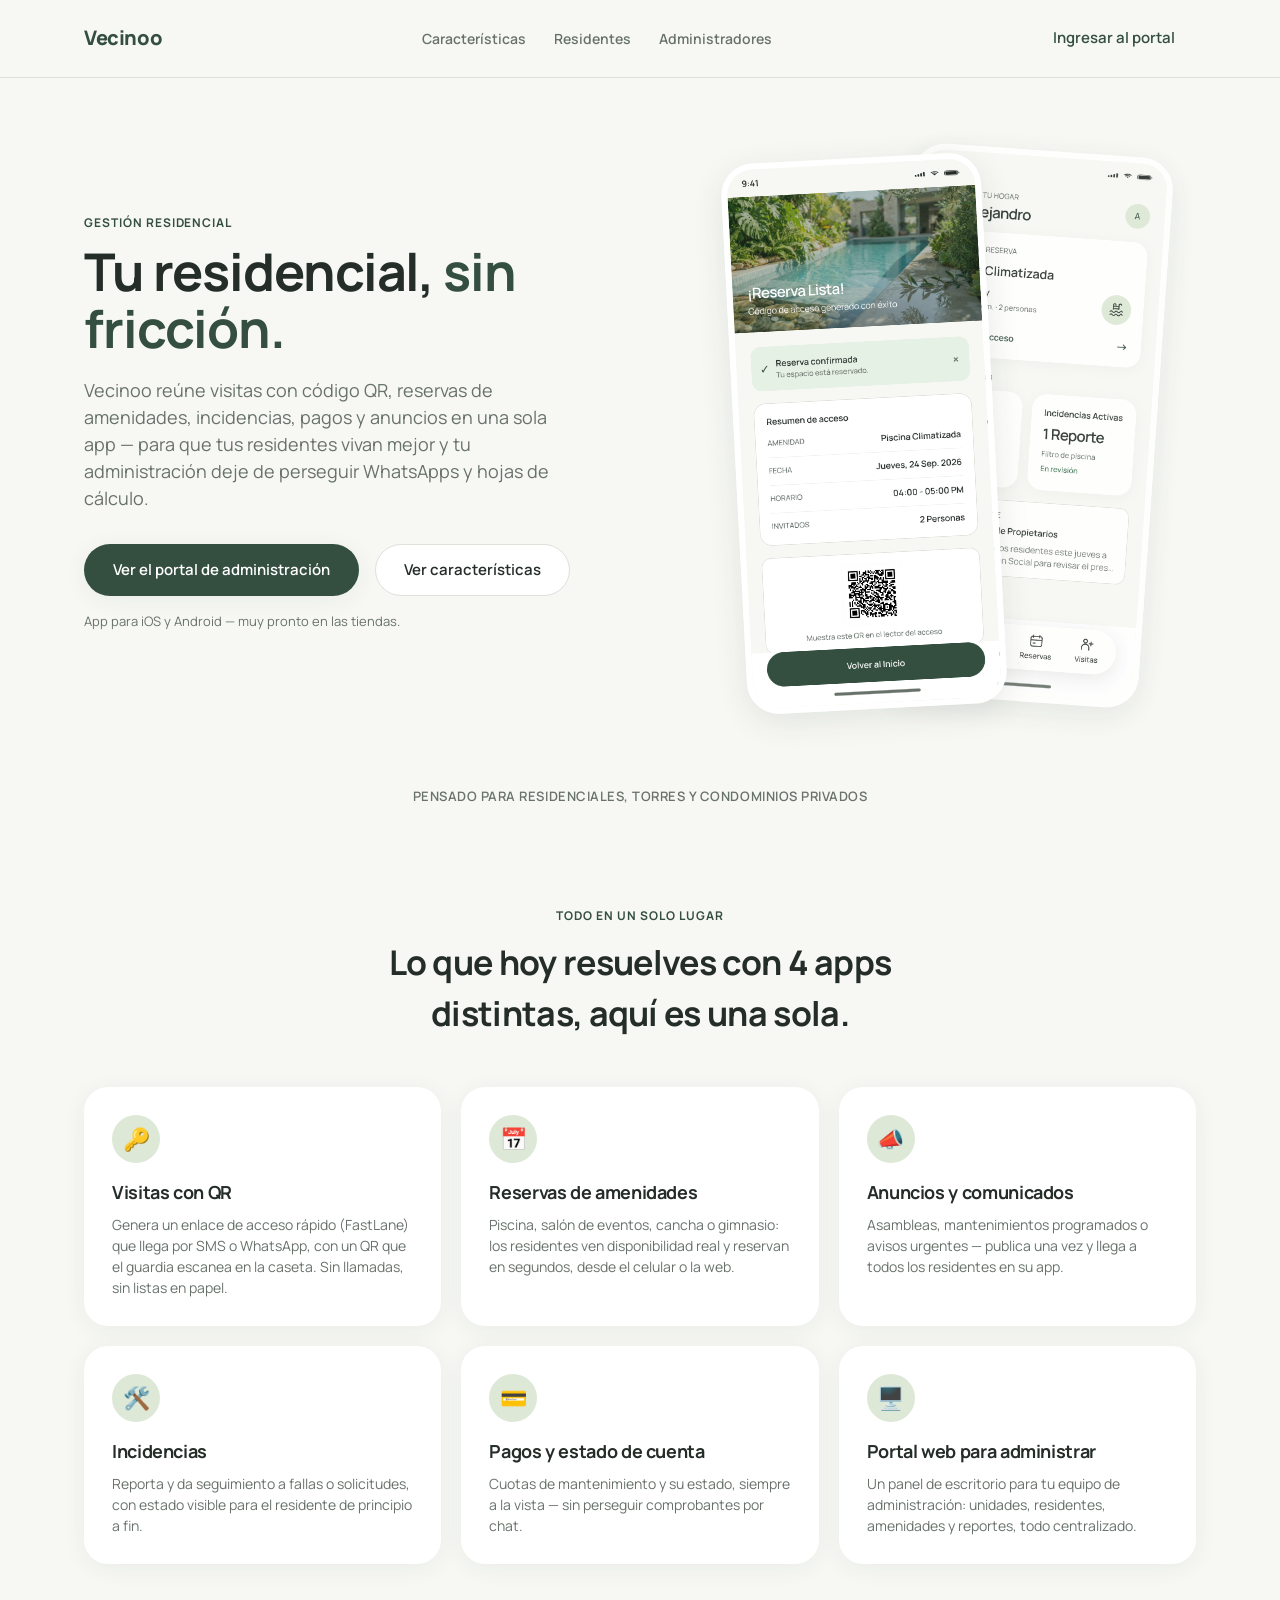
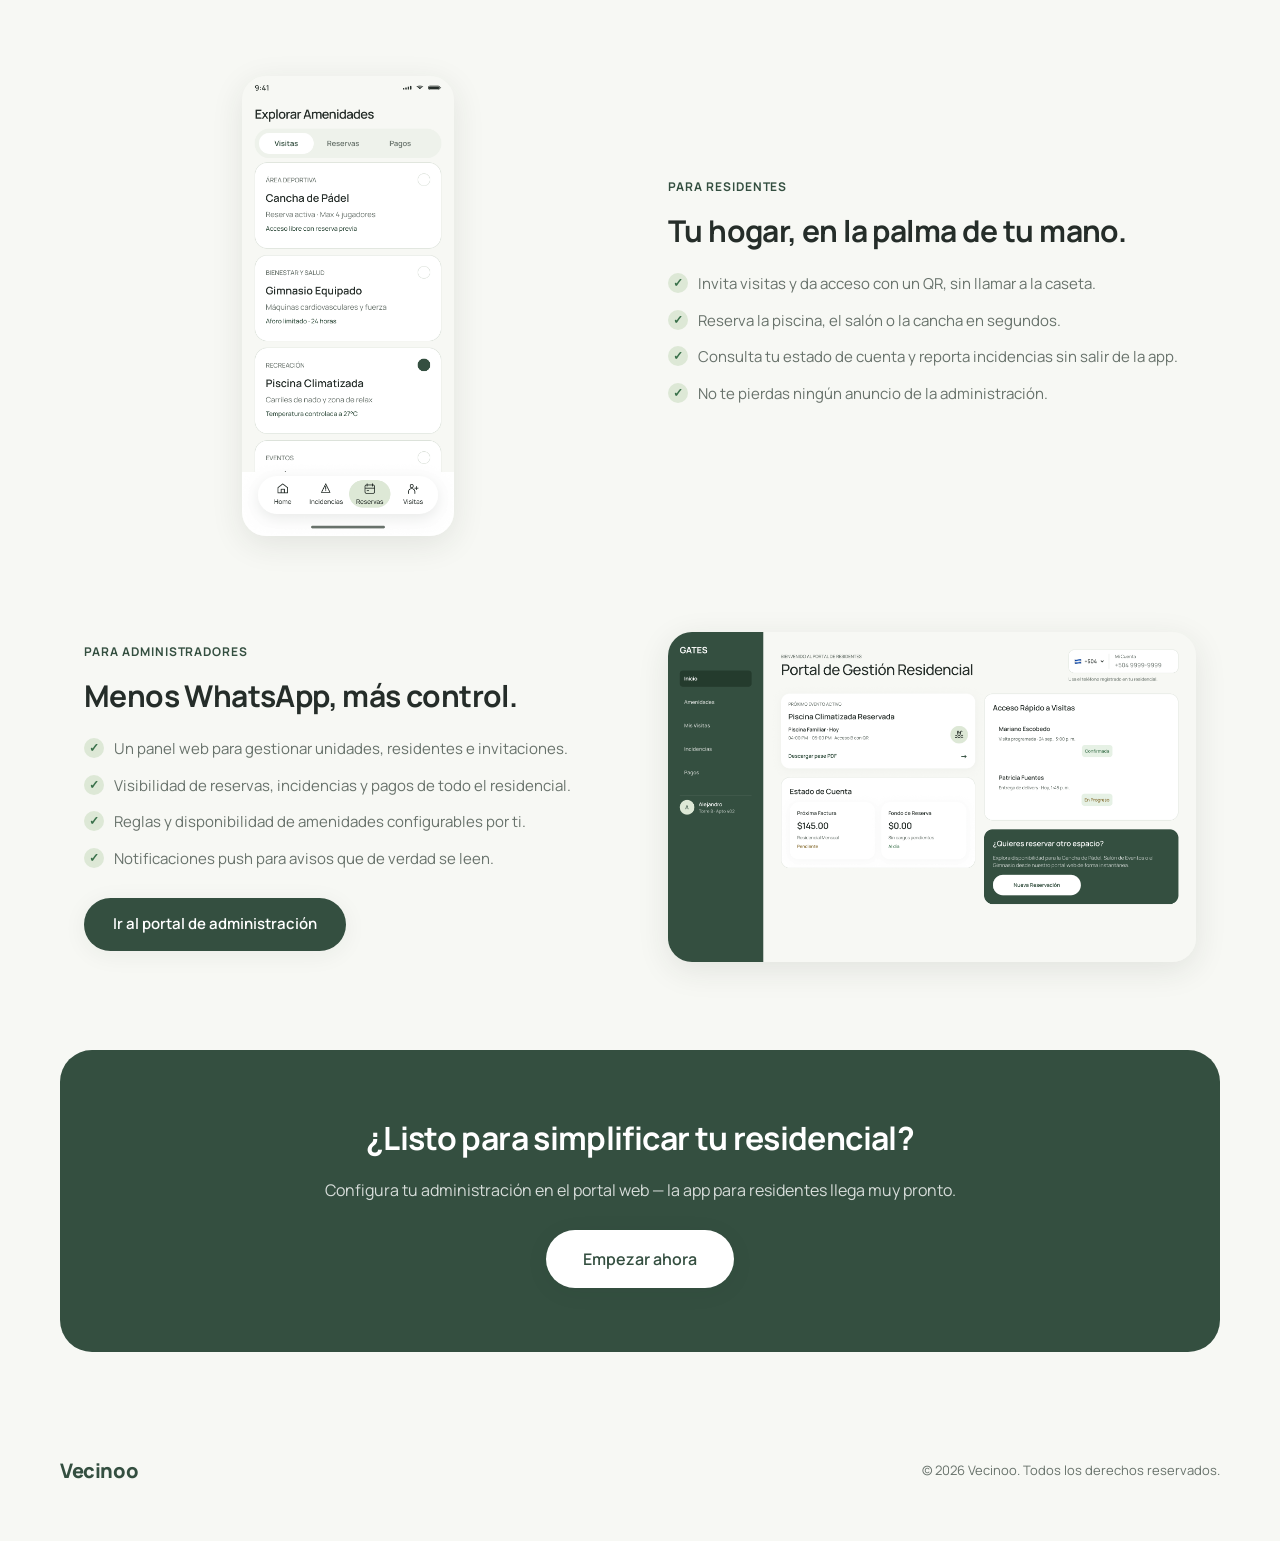
==== index.html @ 5a83e6c7 "Initial commit: Vecinoo marketing landing page Static site for vecinoo.app — hero, features, and scr" ====
<!doctype html>
<html lang="es">
<head>
<meta charset="UTF-8" />
<meta name="viewport" content="width=device-width, initial-scale=1.0" />
<title>Vecinoo — Gestión de residenciales, sin fricción</title>
<meta name="description" content="Vecinoo es la app y el portal web para administrar tu residencial: visitas con QR, reservas de amenidades, incidencias, pagos y anuncios, todo en un solo lugar." />
<meta property="og:title" content="Vecinoo — Gestión de residenciales, sin fricción" />
<meta property="og:description" content="Visitas con QR, amenidades, incidencias, pagos y anuncios — para residentes y administradores." />
<meta property="og:image" content="/images/web-dashboard.png" />
<meta property="og:type" content="website" />
<link rel="preconnect" href="https://fonts.googleapis.com">
<link rel="preconnect" href="https://fonts.gstatic.com" crossorigin>
<link href="https://fonts.googleapis.com/css2?family=Manrope:wght@400;500;600;700;800&display=swap" rel="stylesheet">
<link rel="stylesheet" href="/styles.css" />
</head>
<body>

<header class="nav">
  <div class="nav-inner">
    <a href="#" class="logo">Vecinoo</a>
    <nav class="nav-links">
      <a href="#caracteristicas">Características</a>
      <a href="#residentes">Residentes</a>
      <a href="#administradores">Administradores</a>
    </nav>
    <a href="https://admin.vecinoo.app" class="btn btn-ghost">Ingresar al portal</a>
  </div>
</header>

<main>

  <section class="hero">
    <div class="hero-copy">
      <p class="eyebrow">Gestión residencial</p>
      <h1>Tu residencial, <span>sin fricción.</span></h1>
      <p class="lede">
        Vecinoo reúne visitas con código QR, reservas de amenidades, incidencias,
        pagos y anuncios en una sola app — para que tus residentes vivan mejor
        y tu administración deje de perseguir WhatsApps y hojas de cálculo.
      </p>
      <div class="hero-actions">
        <a href="https://admin.vecinoo.app" class="btn btn-primary">Ver el portal de administración</a>
        <a href="#caracteristicas" class="btn btn-outline">Ver características</a>
      </div>
      <p class="hero-note">App para iOS y Android — muy pronto en las tiendas.</p>
    </div>
    <div class="hero-art">
      <img src="/images/mobile-home.png" alt="Pantalla de inicio de la app Vecinoo, mostrando la próxima reserva y el resumen del mes" class="phone phone-back" />
      <img src="/images/mobile-confirmation.png" alt="Confirmación de reserva con código QR para el acceso" class="phone phone-front" />
    </div>
  </section>

  <section class="logos-strip">
    <p>Pensado para residenciales, torres y condominios privados</p>
  </section>

  <section id="caracteristicas" class="features">
    <div class="section-head">
      <p class="eyebrow">Todo en un solo lugar</p>
      <h2>Lo que hoy resuelves con 4 apps distintas, aquí es una sola.</h2>
    </div>
    <div class="feature-grid">
      <article class="feature-card">
        <div class="feature-icon">🔑</div>
        <h3>Visitas con QR</h3>
        <p>Genera un enlace de acceso rápido (FastLane) que llega por SMS o WhatsApp, con un QR que el guardia escanea en la caseta. Sin llamadas, sin listas en papel.</p>
      </article>
      <article class="feature-card">
        <div class="feature-icon">📅</div>
        <h3>Reservas de amenidades</h3>
        <p>Piscina, salón de eventos, cancha o gimnasio: los residentes ven disponibilidad real y reservan en segundos, desde el celular o la web.</p>
      </article>
      <article class="feature-card">
        <div class="feature-icon">📣</div>
        <h3>Anuncios y comunicados</h3>
        <p>Asambleas, mantenimientos programados o avisos urgentes — publica una vez y llega a todos los residentes en su app.</p>
      </article>
      <article class="feature-card">
        <div class="feature-icon">🛠️</div>
        <h3>Incidencias</h3>
        <p>Reporta y da seguimiento a fallas o solicitudes, con estado visible para el residente de principio a fin.</p>
      </article>
      <article class="feature-card">
        <div class="feature-icon">💳</div>
        <h3>Pagos y estado de cuenta</h3>
        <p>Cuotas de mantenimiento y su estado, siempre a la vista — sin perseguir comprobantes por chat.</p>
      </article>
      <article class="feature-card">
        <div class="feature-icon">🖥️</div>
        <h3>Portal web para administrar</h3>
        <p>Un panel de escritorio para tu equipo de administración: unidades, residentes, amenidades y reportes, todo centralizado.</p>
      </article>
    </div>
  </section>

  <section id="residentes" class="split">
    <div class="split-art">
      <img src="/images/mobile-amenities.png" alt="Pantalla de exploración de amenidades en la app Vecinoo" />
    </div>
    <div class="split-copy">
      <p class="eyebrow">Para residentes</p>
      <h2>Tu hogar, en la palma de tu mano.</h2>
      <ul class="check-list">
        <li>Invita visitas y da acceso con un QR, sin llamar a la caseta.</li>
        <li>Reserva la piscina, el salón o la cancha en segundos.</li>
        <li>Consulta tu estado de cuenta y reporta incidencias sin salir de la app.</li>
        <li>No te pierdas ningún anuncio de la administración.</li>
      </ul>
    </div>
  </section>

  <section id="administradores" class="split split-reverse">
    <div class="split-art">
      <img src="/images/web-dashboard.png" alt="Portal web de administración de Vecinoo, mostrando el dashboard de un residente" />
    </div>
    <div class="split-copy">
      <p class="eyebrow">Para administradores</p>
      <h2>Menos WhatsApp, más control.</h2>
      <ul class="check-list">
        <li>Un panel web para gestionar unidades, residentes e invitaciones.</li>
        <li>Visibilidad de reservas, incidencias y pagos de todo el residencial.</li>
        <li>Reglas y disponibilidad de amenidades configurables por ti.</li>
        <li>Notificaciones push para avisos que de verdad se leen.</li>
      </ul>
      <a href="https://admin.vecinoo.app" class="btn btn-primary">Ir al portal de administración</a>
    </div>
  </section>

  <section class="cta">
    <h2>¿Listo para simplificar tu residencial?</h2>
    <p>Configura tu administración en el portal web — la app para residentes llega muy pronto.</p>
    <a href="https://admin.vecinoo.app" class="btn btn-primary btn-lg">Empezar ahora</a>
  </section>

</main>

<footer class="footer">
  <div class="footer-inner">
    <span class="logo">Vecinoo</span>
    <p>© <span id="year"></span> Vecinoo. Todos los derechos reservados.</p>
  </div>
</footer>

<script>
  document.getElementById('year').textContent = new Date().getFullYear();
</script>

</body>
</html>
---- styles.css ----
:root {
  --bg-canvas: #f7f8f4;
  --bg-surface: #ffffff;
  --bg-accent: #dde8d6;
  --text-primary: #252d29;
  --text-secondary: #68726b;
  --text-brand: #344f40;
  --border-default: #dce2da;
  --status-success: #39704a;
  --status-warning: #795b18;
  --radius-card: 24px;
  --radius-pill: 999px;
  --shadow-card: 0 4px 24px rgba(36, 48, 38, 0.06);
  --shadow-floating: 0 8px 32px rgba(36, 48, 38, 0.1);
  --max-width: 1160px;
}

* { box-sizing: border-box; }

html { scroll-behavior: smooth; }

body {
  margin: 0;
  background: var(--bg-canvas);
  color: var(--text-primary);
  font-family: 'Manrope', -apple-system, BlinkMacSystemFont, sans-serif;
  line-height: 1.5;
  -webkit-font-smoothing: antialiased;
}

img { max-width: 100%; display: block; }

.eyebrow {
  text-transform: uppercase;
  letter-spacing: 0.08em;
  font-size: 12px;
  font-weight: 700;
  color: var(--text-brand);
  margin: 0 0 12px;
}

h1, h2, h3 { font-weight: 700; letter-spacing: -0.02em; margin: 0; }

.btn {
  display: inline-flex;
  align-items: center;
  justify-content: center;
  padding: 14px 28px;
  border-radius: var(--radius-pill);
  font-weight: 600;
  font-size: 15px;
  text-decoration: none;
  transition: transform 0.15s ease, box-shadow 0.15s ease, background 0.15s ease;
  border: 1px solid transparent;
  cursor: pointer;
}
.btn:hover { transform: translateY(-1px); }
.btn-primary { background: var(--text-brand); color: white; box-shadow: var(--shadow-card); }
.btn-primary:hover { box-shadow: var(--shadow-floating); }
.btn-outline { border-color: var(--border-default); color: var(--text-primary); background: var(--bg-surface); }
.btn-ghost { color: var(--text-brand); padding: 10px 20px; }
.btn-lg { padding: 16px 36px; font-size: 16px; }

/* Nav */
.nav {
  position: sticky;
  top: 0;
  z-index: 20;
  background: rgba(247, 248, 244, 0.85);
  backdrop-filter: blur(8px);
  border-bottom: 1px solid var(--border-default);
}
.nav-inner {
  max-width: var(--max-width);
  margin: 0 auto;
  padding: 16px 24px;
  display: flex;
  align-items: center;
  justify-content: space-between;
  gap: 24px;
}
.logo { font-size: 20px; font-weight: 800; color: var(--text-brand); text-decoration: none; letter-spacing: -0.02em; }
.nav-links { display: flex; gap: 28px; }
.nav-links a { color: var(--text-secondary); text-decoration: none; font-weight: 600; font-size: 14px; }
.nav-links a:hover { color: var(--text-primary); }

/* Hero */
.hero {
  max-width: var(--max-width);
  margin: 0 auto;
  padding: 72px 24px 40px;
  display: grid;
  grid-template-columns: 1.1fr 0.9fr;
  gap: 40px;
  align-items: center;
}
.hero h1 { font-size: 52px; line-height: 1.08; margin-bottom: 20px; }
.hero h1 span { color: var(--text-brand); }
.hero .lede { font-size: 18px; color: var(--text-secondary); max-width: 480px; margin-bottom: 32px; }
.hero-actions { display: flex; gap: 16px; flex-wrap: wrap; margin-bottom: 16px; }
.hero-note { font-size: 13px; color: var(--text-secondary); }

.hero-art {
  position: relative;
  height: 560px;
  display: flex;
  align-items: center;
  justify-content: center;
}
.phone {
  position: absolute;
  width: 260px;
  border-radius: 32px;
  box-shadow: var(--shadow-floating);
  border: 6px solid var(--bg-surface);
}
.phone-back { top: 0; right: 40px; opacity: 0.9; transform: rotate(4deg); }
.phone-front { bottom: 0; left: 20px; transform: rotate(-3deg); }

.logos-strip {
  text-align: center;
  padding: 24px;
  color: var(--text-secondary);
  font-size: 13px;
  letter-spacing: 0.04em;
  text-transform: uppercase;
  font-weight: 600;
}

/* Features */
.features { max-width: var(--max-width); margin: 0 auto; padding: 64px 24px; }
.section-head { text-align: center; max-width: 640px; margin: 0 auto 48px; }
.section-head h2 { font-size: 34px; }
.feature-grid {
  display: grid;
  grid-template-columns: repeat(3, 1fr);
  gap: 20px;
}
.feature-card {
  background: var(--bg-surface);
  border-radius: var(--radius-card);
  padding: 28px;
  box-shadow: var(--shadow-card);
}
.feature-icon {
  width: 48px;
  height: 48px;
  border-radius: var(--radius-pill);
  background: var(--bg-accent);
  display: flex;
  align-items: center;
  justify-content: center;
  font-size: 22px;
  margin-bottom: 16px;
}
.feature-card h3 { font-size: 18px; margin-bottom: 8px; }
.feature-card p { color: var(--text-secondary); font-size: 14px; margin: 0; }

/* Split sections */
.split {
  max-width: var(--max-width);
  margin: 0 auto;
  padding: 48px 24px;
  display: grid;
  grid-template-columns: 1fr 1fr;
  gap: 56px;
  align-items: center;
}
.split-reverse { direction: rtl; }
.split-reverse > * { direction: ltr; }
.split-art { display: flex; justify-content: center; }
.split-art img {
  border-radius: var(--radius-card);
  box-shadow: var(--shadow-floating);
  max-height: 460px;
  object-fit: cover;
}
.split-copy h2 { font-size: 30px; margin-bottom: 20px; }
.check-list { list-style: none; padding: 0; margin: 0 0 28px; display: flex; flex-direction: column; gap: 14px; }
.check-list li {
  position: relative;
  padding-left: 30px;
  color: var(--text-secondary);
  font-size: 15px;
}
.check-list li::before {
  content: "✓";
  position: absolute;
  left: 0;
  top: 0;
  width: 20px;
  height: 20px;
  border-radius: 50%;
  background: var(--bg-accent);
  color: var(--status-success);
  font-size: 12px;
  font-weight: 700;
  display: flex;
  align-items: center;
  justify-content: center;
}

/* CTA */
.cta {
  max-width: var(--max-width);
  margin: 40px auto 0;
  padding: 64px 24px;
  text-align: center;
  background: var(--text-brand);
  color: white;
  border-radius: 32px;
}
.cta h2 { font-size: 32px; color: white; margin-bottom: 12px; }
.cta p { color: rgba(255,255,255,0.8); margin-bottom: 28px; font-size: 16px; }
.cta .btn-primary { background: white; color: var(--text-brand); }

/* Footer */
.footer { margin-top: 64px; padding: 32px 24px 48px; }
.footer-inner {
  max-width: var(--max-width);
  margin: 0 auto;
  display: flex;
  align-items: center;
  justify-content: space-between;
  color: var(--text-secondary);
  font-size: 13px;
}

@media (max-width: 860px) {
  .nav-links { display: none; }
  .hero { grid-template-columns: 1fr; padding-top: 40px; }
  .hero h1 { font-size: 38px; }
  .hero-art { height: 420px; margin-top: 24px; }
  .phone { width: 200px; }
  .feature-grid { grid-template-columns: 1fr; }
  .split, .split-reverse { grid-template-columns: 1fr; direction: ltr; }
  .split-art img { max-height: 340px; }
  .footer-inner { flex-direction: column; gap: 8px; text-align: center; }
}
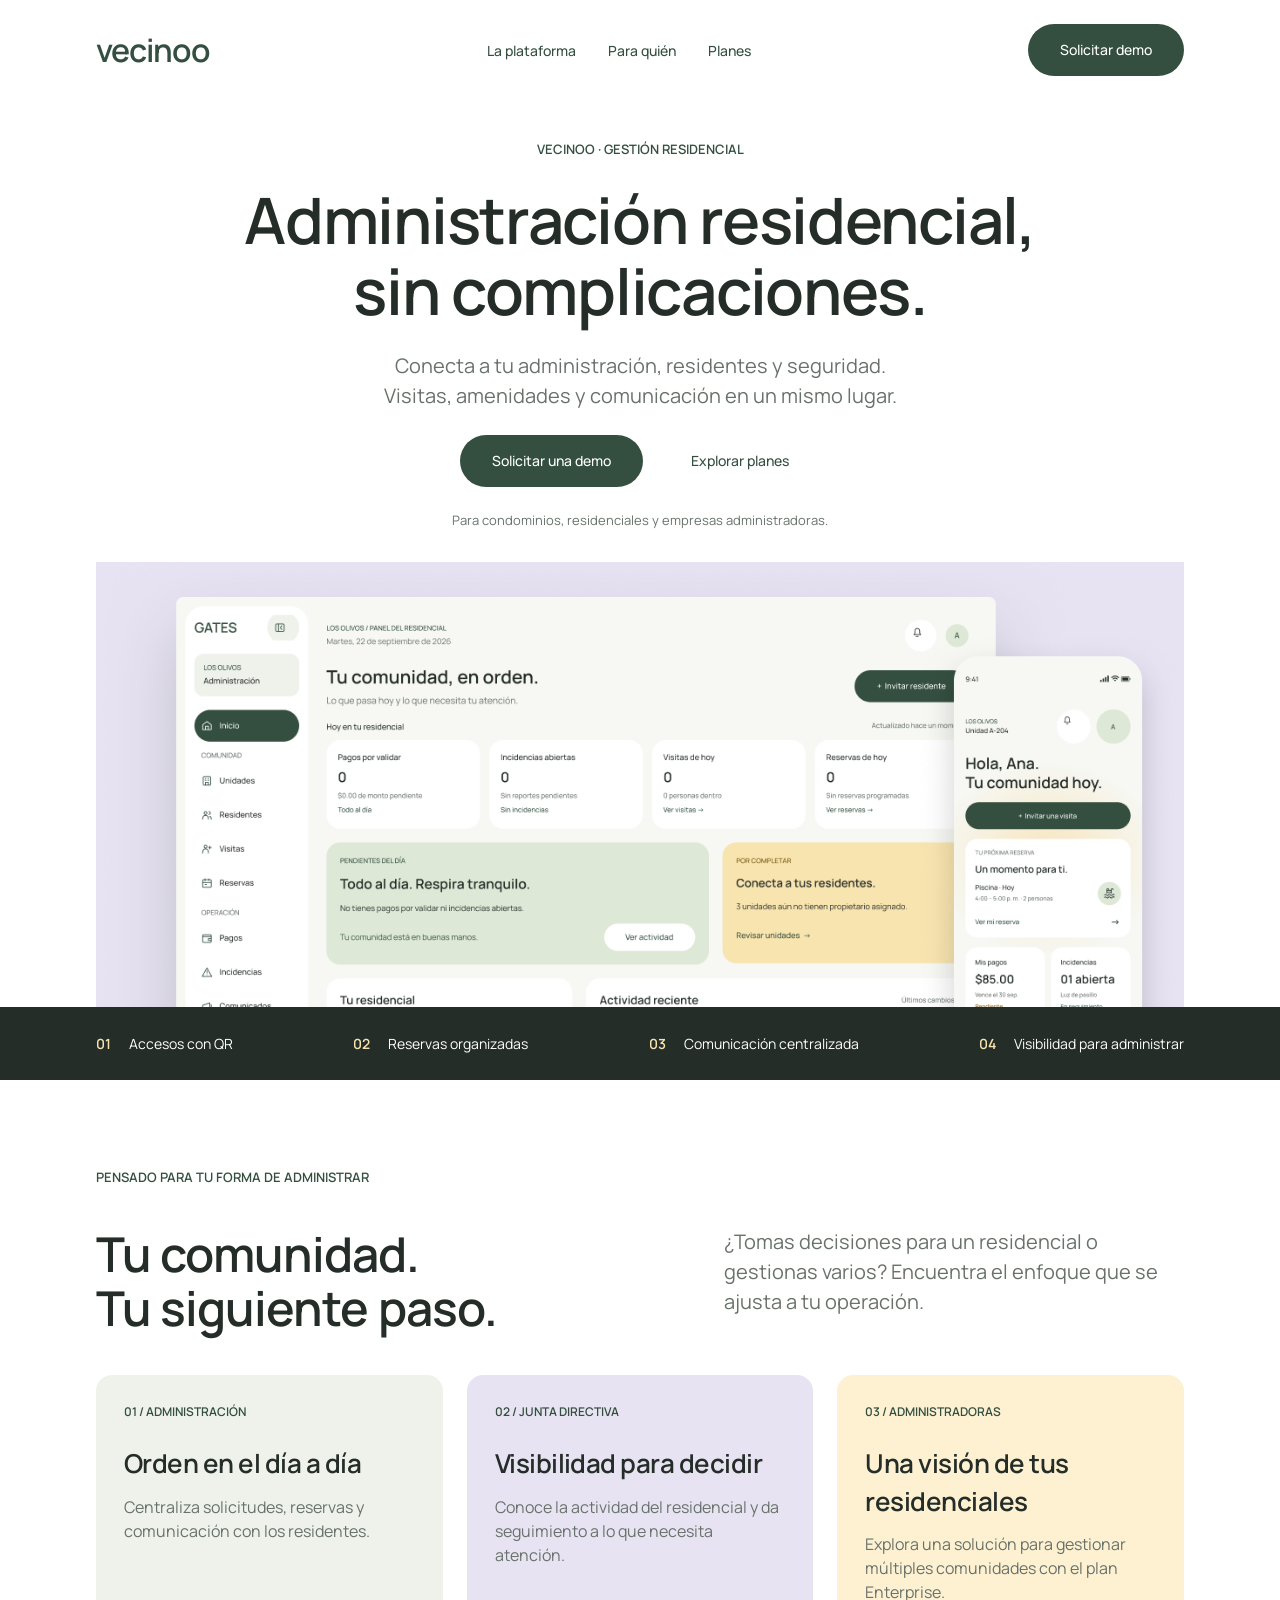
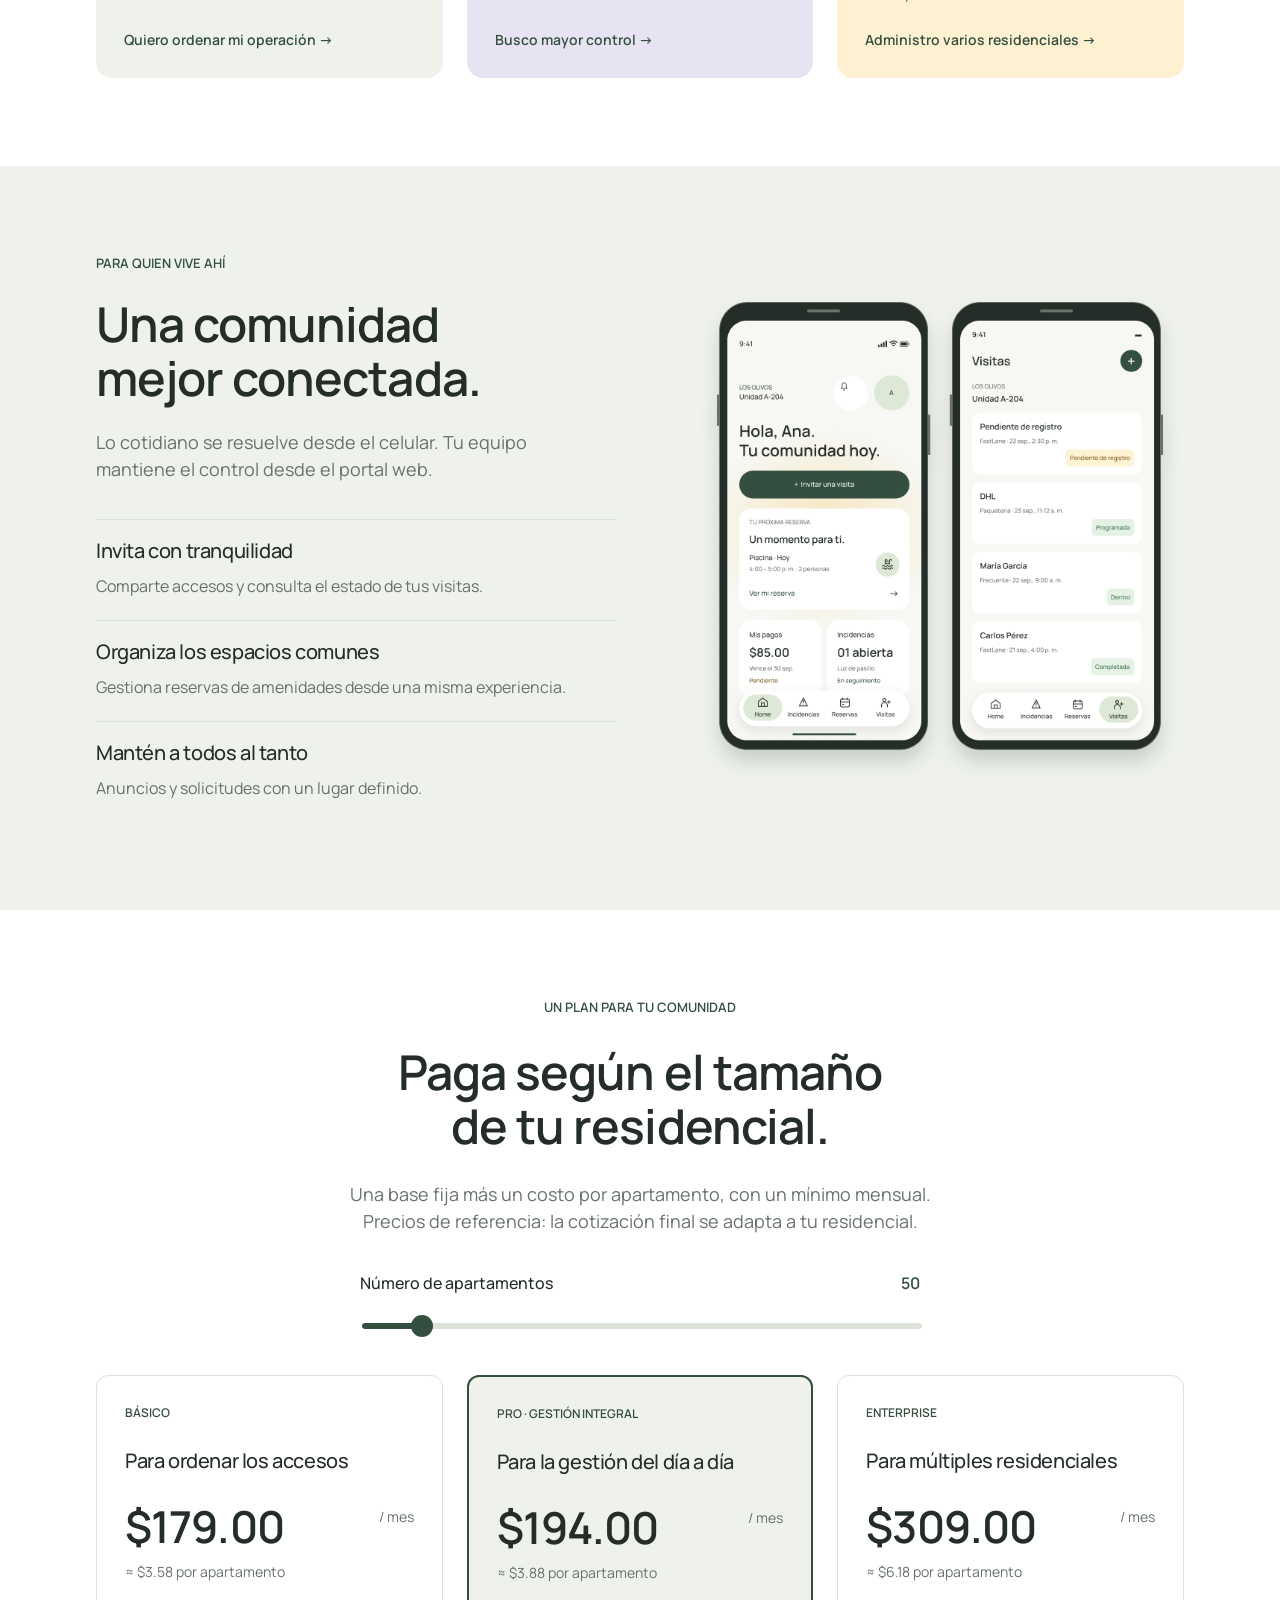
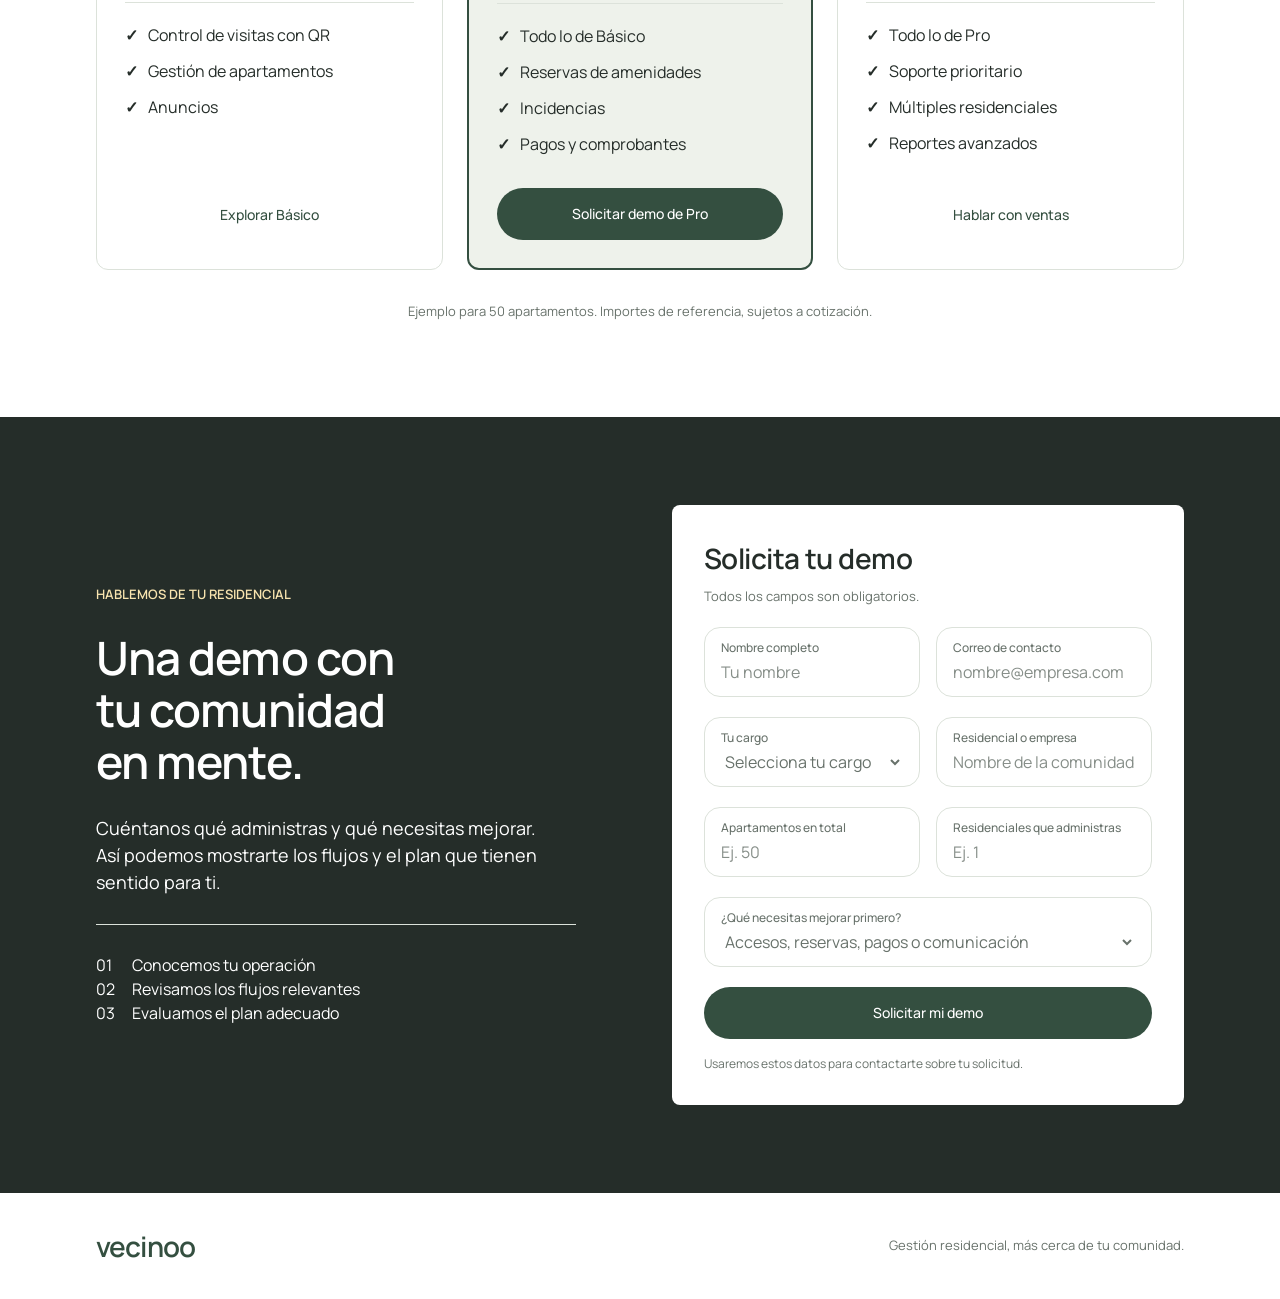
==== commit 07dd0183: "Update landing page to new Figma design (Clientes y conversión) Rebuild hero, value strip, customer " ====
--- a/index.html
+++ b/index.html
@@ -3,147 +3,274 @@
 <head>
 <meta charset="UTF-8" />
 <meta name="viewport" content="width=device-width, initial-scale=1.0" />
-<title>Vecinoo — Gestión de residenciales, sin fricción</title>
-<meta name="description" content="Vecinoo es la app y el portal web para administrar tu residencial: visitas con QR, reservas de amenidades, incidencias, pagos y anuncios, todo en un solo lugar." />
-<meta property="og:title" content="Vecinoo — Gestión de residenciales, sin fricción" />
-<meta property="og:description" content="Visitas con QR, amenidades, incidencias, pagos y anuncios — para residentes y administradores." />
-<meta property="og:image" content="/images/web-dashboard.png" />
+<title>Vecinoo — Administración residencial, sin complicaciones</title>
+<meta name="description" content="Vecinoo conecta a tu administración, residentes y seguridad: visitas con QR, reservas de amenidades, incidencias, pagos y comunicación en un mismo lugar." />
+<meta property="og:title" content="Vecinoo — Administración residencial, sin complicaciones" />
+<meta property="og:description" content="Visitas, amenidades y comunicación en un mismo lugar, para condominios, residenciales y empresas administradoras." />
+<meta property="og:image" content="/images/hero-product.png" />
 <meta property="og:type" content="website" />
 <link rel="preconnect" href="https://fonts.googleapis.com">
 <link rel="preconnect" href="https://fonts.gstatic.com" crossorigin>
-<link href="https://fonts.googleapis.com/css2?family=Manrope:wght@400;500;600;700;800&display=swap" rel="stylesheet">
+<link href="https://fonts.googleapis.com/css2?family=Manrope:wght@400;500;600;700&display=swap" rel="stylesheet">
 <link rel="stylesheet" href="/styles.css" />
 </head>
 <body>
 
 <header class="nav">
-  <div class="nav-inner">
-    <a href="#" class="logo">Vecinoo</a>
-    <nav class="nav-links">
-      <a href="#caracteristicas">Características</a>
-      <a href="#residentes">Residentes</a>
-      <a href="#administradores">Administradores</a>
+  <div class="container nav-inner">
+    <a href="#" class="logo">vecinoo</a>
+    <nav class="nav-links" aria-label="Principal">
+      <a href="#plataforma">La plataforma</a>
+      <a href="#para-quien">Para quién</a>
+      <a href="#planes">Planes</a>
     </nav>
-    <a href="https://admin.vecinoo.app" class="btn btn-ghost">Ingresar al portal</a>
+    <a href="#demo" class="btn btn-primary">Solicitar demo</a>
   </div>
 </header>
 
 <main>
 
   <section class="hero">
-    <div class="hero-copy">
-      <p class="eyebrow">Gestión residencial</p>
-      <h1>Tu residencial, <span>sin fricción.</span></h1>
-      <p class="lede">
-        Vecinoo reúne visitas con código QR, reservas de amenidades, incidencias,
-        pagos y anuncios en una sola app — para que tus residentes vivan mejor
-        y tu administración deje de perseguir WhatsApps y hojas de cálculo.
-      </p>
+    <div class="container hero-inner">
+      <p class="eyebrow">Vecinoo · Gestión residencial</p>
+      <h1>Administración residencial,<br />sin complicaciones.</h1>
+      <p class="lede">Conecta a tu administración, residentes y seguridad.<br />Visitas, amenidades y comunicación en un mismo lugar.</p>
       <div class="hero-actions">
-        <a href="https://admin.vecinoo.app" class="btn btn-primary">Ver el portal de administración</a>
-        <a href="#caracteristicas" class="btn btn-outline">Ver características</a>
-      </div>
-      <p class="hero-note">App para iOS y Android — muy pronto en las tiendas.</p>
-    </div>
-    <div class="hero-art">
-      <img src="/images/mobile-home.png" alt="Pantalla de inicio de la app Vecinoo, mostrando la próxima reserva y el resumen del mes" class="phone phone-back" />
-      <img src="/images/mobile-confirmation.png" alt="Confirmación de reserva con código QR para el acceso" class="phone phone-front" />
-    </div>
-  </section>
-
-  <section class="logos-strip">
-    <p>Pensado para residenciales, torres y condominios privados</p>
-  </section>
-
-  <section id="caracteristicas" class="features">
-    <div class="section-head">
-      <p class="eyebrow">Todo en un solo lugar</p>
-      <h2>Lo que hoy resuelves con 4 apps distintas, aquí es una sola.</h2>
-    </div>
-    <div class="feature-grid">
-      <article class="feature-card">
-        <div class="feature-icon">🔑</div>
-        <h3>Visitas con QR</h3>
-        <p>Genera un enlace de acceso rápido (FastLane) que llega por SMS o WhatsApp, con un QR que el guardia escanea en la caseta. Sin llamadas, sin listas en papel.</p>
-      </article>
-      <article class="feature-card">
-        <div class="feature-icon">📅</div>
-        <h3>Reservas de amenidades</h3>
-        <p>Piscina, salón de eventos, cancha o gimnasio: los residentes ven disponibilidad real y reservan en segundos, desde el celular o la web.</p>
-      </article>
-      <article class="feature-card">
-        <div class="feature-icon">📣</div>
-        <h3>Anuncios y comunicados</h3>
-        <p>Asambleas, mantenimientos programados o avisos urgentes — publica una vez y llega a todos los residentes en su app.</p>
-      </article>
-      <article class="feature-card">
-        <div class="feature-icon">🛠️</div>
-        <h3>Incidencias</h3>
-        <p>Reporta y da seguimiento a fallas o solicitudes, con estado visible para el residente de principio a fin.</p>
-      </article>
-      <article class="feature-card">
-        <div class="feature-icon">💳</div>
-        <h3>Pagos y estado de cuenta</h3>
-        <p>Cuotas de mantenimiento y su estado, siempre a la vista — sin perseguir comprobantes por chat.</p>
-      </article>
-      <article class="feature-card">
-        <div class="feature-icon">🖥️</div>
-        <h3>Portal web para administrar</h3>
-        <p>Un panel de escritorio para tu equipo de administración: unidades, residentes, amenidades y reportes, todo centralizado.</p>
-      </article>
-    </div>
-  </section>
-
-  <section id="residentes" class="split">
-    <div class="split-art">
-      <img src="/images/mobile-amenities.png" alt="Pantalla de exploración de amenidades en la app Vecinoo" />
-    </div>
-    <div class="split-copy">
-      <p class="eyebrow">Para residentes</p>
-      <h2>Tu hogar, en la palma de tu mano.</h2>
-      <ul class="check-list">
-        <li>Invita visitas y da acceso con un QR, sin llamar a la caseta.</li>
-        <li>Reserva la piscina, el salón o la cancha en segundos.</li>
-        <li>Consulta tu estado de cuenta y reporta incidencias sin salir de la app.</li>
-        <li>No te pierdas ningún anuncio de la administración.</li>
-      </ul>
-    </div>
-  </section>
-
-  <section id="administradores" class="split split-reverse">
-    <div class="split-art">
-      <img src="/images/web-dashboard.png" alt="Portal web de administración de Vecinoo, mostrando el dashboard de un residente" />
-    </div>
-    <div class="split-copy">
-      <p class="eyebrow">Para administradores</p>
-      <h2>Menos WhatsApp, más control.</h2>
-      <ul class="check-list">
-        <li>Un panel web para gestionar unidades, residentes e invitaciones.</li>
-        <li>Visibilidad de reservas, incidencias y pagos de todo el residencial.</li>
-        <li>Reglas y disponibilidad de amenidades configurables por ti.</li>
-        <li>Notificaciones push para avisos que de verdad se leen.</li>
-      </ul>
-      <a href="https://admin.vecinoo.app" class="btn btn-primary">Ir al portal de administración</a>
-    </div>
-  </section>
-
-  <section class="cta">
-    <h2>¿Listo para simplificar tu residencial?</h2>
-    <p>Configura tu administración en el portal web — la app para residentes llega muy pronto.</p>
-    <a href="https://admin.vecinoo.app" class="btn btn-primary btn-lg">Empezar ahora</a>
+        <a href="#demo" class="btn btn-primary">Solicitar una demo</a>
+        <a href="#planes" class="btn btn-text">Explorar planes</a>
+      </div>
+      <p class="hero-note">Para condominios, residenciales y empresas administradoras.</p>
+      <div class="hero-stage">
+        <img src="/images/hero-product.png" width="1248" height="510" alt="Portal web de administración de Vecinoo junto a la app móvil de residentes" />
+      </div>
+    </div>
+  </section>
+
+  <section class="value-strip" aria-label="Beneficios clave">
+    <ul class="container">
+      <li><span>01</span>Accesos con QR</li>
+      <li><span>02</span>Reservas organizadas</li>
+      <li><span>03</span>Comunicación centralizada</li>
+      <li><span>04</span>Visibilidad para administrar</li>
+    </ul>
+  </section>
+
+  <section id="para-quien" class="profiles">
+    <div class="container">
+      <p class="eyebrow">Pensado para tu forma de administrar</p>
+      <div class="profiles-head">
+        <h2>Tu comunidad.<br />Tu siguiente paso.</h2>
+        <p>¿Tomas decisiones para un residencial o gestionas varios? Encuentra el enfoque que se ajusta a tu operación.</p>
+      </div>
+      <div class="profile-grid">
+        <article class="profile-card tone-sage">
+          <p class="card-tag">01 / Administración</p>
+          <h3>Orden en el día a día</h3>
+          <p>Centraliza solicitudes, reservas y comunicación con los residentes.</p>
+          <a href="#demo" class="card-link">Quiero ordenar mi operación →</a>
+        </article>
+        <article class="profile-card tone-lavender">
+          <p class="card-tag">02 / Junta directiva</p>
+          <h3>Visibilidad para decidir</h3>
+          <p>Conoce la actividad del residencial y da seguimiento a lo que necesita atención.</p>
+          <a href="#demo" class="card-link">Busco mayor control →</a>
+        </article>
+        <article class="profile-card tone-honey">
+          <p class="card-tag">03 / Administradoras</p>
+          <h3>Una visión de tus residenciales</h3>
+          <p>Explora una solución para gestionar múltiples comunidades con el plan Enterprise.</p>
+          <a href="#demo" class="card-link">Administro varios residenciales →</a>
+        </article>
+      </div>
+    </div>
+  </section>
+
+  <section id="plataforma" class="experience">
+    <div class="container experience-inner">
+      <div class="experience-copy">
+        <p class="eyebrow">Para quien vive ahí</p>
+        <h2>Una comunidad<br />mejor conectada.</h2>
+        <p class="experience-lede">Lo cotidiano se resuelve desde el celular. Tu equipo mantiene el control desde el portal web.</p>
+        <ul class="feature-list">
+          <li>
+            <h3>Invita con tranquilidad</h3>
+            <p>Comparte accesos y consulta el estado de tus visitas.</p>
+          </li>
+          <li>
+            <h3>Organiza los espacios comunes</h3>
+            <p>Gestiona reservas de amenidades desde una misma experiencia.</p>
+          </li>
+          <li>
+            <h3>Mantén a todos al tanto</h3>
+            <p>Anuncios y solicitudes con un lugar definido.</p>
+          </li>
+        </ul>
+      </div>
+      <div class="experience-art">
+        <img src="/images/phones.png" width="654" height="657" alt="App de residentes de Vecinoo: pantalla de inicio y lista de visitas" loading="lazy" />
+      </div>
+    </div>
+  </section>
+
+  <section id="planes" class="pricing">
+    <div class="container">
+      <p class="eyebrow">Un plan para tu comunidad</p>
+      <h2>Paga según el tamaño<br />de tu residencial.</h2>
+      <p class="pricing-lede">Una base fija más un costo por apartamento, con un mínimo mensual.<br />Precios de referencia: la cotización final se adapta a tu residencial.</p>
+
+      <div class="pricing-calculator">
+        <label for="units-slider"><span>Número de apartamentos</span><output id="units-value" for="units-slider">50</output></label>
+        <input type="range" id="units-slider" min="5" max="500" step="5" value="50" />
+      </div>
+
+      <div class="pricing-grid">
+        <article class="price-card" data-base="149" data-per-unit="0.60" data-min="149">
+          <p class="card-tag">Básico</p>
+          <h3>Para ordenar los accesos</h3>
+          <p class="price-total"><span class="price-amount">$0.00</span><span class="price-period">/ mes</span></p>
+          <p class="price-per-unit">≈ $0.00 por apartamento</p>
+          <ul class="check-list">
+            <li>Control de visitas con QR</li>
+            <li>Gestión de apartamentos</li>
+            <li>Anuncios</li>
+          </ul>
+          <a href="#demo" class="btn btn-text" data-plan="Básico">Explorar Básico</a>
+        </article>
+        <article class="price-card price-card-featured" data-base="149" data-per-unit="0.90" data-min="149">
+          <p class="card-tag">Pro · Gestión integral</p>
+          <h3>Para la gestión del día a día</h3>
+          <p class="price-total"><span class="price-amount">$0.00</span><span class="price-period">/ mes</span></p>
+          <p class="price-per-unit">≈ $0.00 por apartamento</p>
+          <ul class="check-list">
+            <li>Todo lo de Básico</li>
+            <li>Reservas de amenidades</li>
+            <li>Incidencias</li>
+            <li>Pagos y comprobantes</li>
+          </ul>
+          <a href="#demo" class="btn btn-primary" data-plan="Pro">Solicitar demo de Pro</a>
+        </article>
+        <article class="price-card" data-base="249" data-per-unit="1.20" data-min="249">
+          <p class="card-tag">Enterprise</p>
+          <h3>Para múltiples residenciales</h3>
+          <p class="price-total"><span class="price-amount">$0.00</span><span class="price-period">/ mes</span></p>
+          <p class="price-per-unit">≈ $0.00 por apartamento</p>
+          <ul class="check-list">
+            <li>Todo lo de Pro</li>
+            <li>Soporte prioritario</li>
+            <li>Múltiples residenciales</li>
+            <li>Reportes avanzados</li>
+          </ul>
+          <a href="#demo" class="btn btn-text" data-plan="Enterprise">Hablar con ventas</a>
+        </article>
+      </div>
+      <p class="pricing-note">Ejemplo para <span id="units-note">50</span> apartamentos. Importes de referencia, sujetos a cotización.</p>
+    </div>
+  </section>
+
+  <section id="demo" class="demo">
+    <div class="container demo-inner">
+      <div class="demo-copy">
+        <p class="eyebrow">Hablemos de tu residencial</p>
+        <h2>Una demo con<br />tu comunidad<br />en mente.</h2>
+        <p class="demo-lede">Cuéntanos qué administras y qué necesitas mejorar. Así podemos mostrarte los flujos y el plan que tienen sentido para ti.</p>
+        <ol class="demo-steps">
+          <li><span>01</span>Conocemos tu operación</li>
+          <li><span>02</span>Revisamos los flujos relevantes</li>
+          <li><span>03</span>Evaluamos el plan adecuado</li>
+        </ol>
+      </div>
+
+      <form class="demo-form" id="demo-form" novalidate>
+        <h3>Solicita tu demo</h3>
+        <p class="form-hint">Todos los campos son obligatorios.</p>
+        <div class="form-grid">
+          <label class="field"><span>Nombre completo</span><input name="nombre" type="text" placeholder="Tu nombre" autocomplete="name" required /></label>
+          <label class="field"><span>Correo de contacto</span><input name="correo" type="email" placeholder="nombre@empresa.com" autocomplete="email" required /></label>
+          <label class="field"><span>Tu cargo</span>
+            <select name="cargo" required>
+              <option value="" selected disabled>Selecciona tu cargo</option>
+              <option>Administrador(a)</option>
+              <option>Junta directiva</option>
+              <option>Propietario(a) / residente</option>
+              <option>Empresa administradora</option>
+              <option>Otro</option>
+            </select>
+          </label>
+          <label class="field"><span>Residencial o empresa</span><input name="empresa" type="text" placeholder="Nombre de la comunidad" autocomplete="organization" required /></label>
+          <label class="field"><span>Apartamentos en total</span><input name="apartamentos" type="number" min="1" inputmode="numeric" placeholder="Ej. 50" required /></label>
+          <label class="field"><span>Residenciales que administras</span><input name="residenciales" type="number" min="1" inputmode="numeric" placeholder="Ej. 1" required /></label>
+          <label class="field field-wide"><span>¿Qué necesitas mejorar primero?</span>
+            <select name="prioridad" required>
+              <option value="" selected disabled>Accesos, reservas, pagos o comunicación</option>
+              <option>Accesos y visitas</option>
+              <option>Reservas de amenidades</option>
+              <option>Pagos y estado de cuenta</option>
+              <option>Comunicación con residentes</option>
+              <option>Incidencias</option>
+            </select>
+          </label>
+        </div>
+        <button type="submit" class="btn btn-primary btn-block">Solicitar mi demo</button>
+        <p class="form-status" id="form-status" role="status" aria-live="polite">Usaremos estos datos para contactarte sobre tu solicitud.</p>
+      </form>
+    </div>
   </section>
 
 </main>
 
 <footer class="footer">
-  <div class="footer-inner">
-    <span class="logo">Vecinoo</span>
-    <p>© <span id="year"></span> Vecinoo. Todos los derechos reservados.</p>
+  <div class="container footer-inner">
+    <span class="logo">vecinoo</span>
+    <p>Gestión residencial, más cerca de tu comunidad.</p>
   </div>
 </footer>
 
 <script>
-  document.getElementById('year').textContent = new Date().getFullYear();
+  var slider = document.getElementById('units-slider');
+  var unitsValue = document.getElementById('units-value');
+  var unitsNote = document.getElementById('units-note');
+  var priceCards = document.querySelectorAll('.price-card');
+
+  function money(n) { return '$' + n.toFixed(2); }
+
+  function updatePricing() {
+    var units = parseInt(slider.value, 10);
+    unitsValue.textContent = units;
+    unitsNote.textContent = units;
+    slider.style.setProperty('--fill', ((units - slider.min) / (slider.max - slider.min) * 100) + '%');
+    priceCards.forEach(function (card) {
+      var total = Math.max(parseFloat(card.dataset.base) + parseFloat(card.dataset.perUnit) * units, parseFloat(card.dataset.min));
+      card.querySelector('.price-amount').textContent = money(total);
+      card.querySelector('.price-per-unit').textContent = '≈ ' + money(total / units) + ' por apartamento';
+    });
+  }
+  slider.addEventListener('input', updatePricing);
+  updatePricing();
+
+  // Demo form: no backend yet, so it opens a pre-filled email to the sales inbox.
+  var form = document.getElementById('demo-form');
+  var status = document.getElementById('form-status');
+  form.addEventListener('submit', function (e) {
+    e.preventDefault();
+    if (!form.checkValidity()) {
+      form.reportValidity();
+      return;
+    }
+    var d = new FormData(form);
+    var body = [
+      'Nombre: ' + d.get('nombre'),
+      'Correo: ' + d.get('correo'),
+      'Cargo: ' + d.get('cargo'),
+      'Residencial o empresa: ' + d.get('empresa'),
+      'Apartamentos en total: ' + d.get('apartamentos'),
+      'Residenciales que administra: ' + d.get('residenciales'),
+      'Prioridad: ' + d.get('prioridad')
+    ].join('\n');
+    window.location.href = 'mailto:hola@vecinoo.app?subject=' +
+      encodeURIComponent('Solicitud de demo — ' + d.get('empresa')) +
+      '&body=' + encodeURIComponent(body);
+    status.textContent = 'Se abrió tu correo con la solicitud lista para enviar.';
+  });
 </script>
 
 </body>
--- a/styles.css
+++ b/styles.css
@@ -1,239 +1,236 @@
 :root {
-  --bg-canvas: #f7f8f4;
-  --bg-surface: #ffffff;
-  --bg-accent: #dde8d6;
-  --text-primary: #252d29;
-  --text-secondary: #68726b;
-  --text-brand: #344f40;
-  --border-default: #dce2da;
-  --status-success: #39704a;
-  --status-warning: #795b18;
-  --radius-card: 24px;
-  --radius-pill: 999px;
-  --shadow-card: 0 4px 24px rgba(36, 48, 38, 0.06);
-  --shadow-floating: 0 8px 32px rgba(36, 48, 38, 0.1);
-  --max-width: 1160px;
+  --ink: #252d29;
+  --muted: #68726b;
+  --brand: #344f40;
+  --canvas: #f7f8f4;
+  --subtle: #eef2eb;
+  --accent: #dde8d6;
+  --lavender: #e8e3f3;
+  --honey: #f8e4af;
+  --line: #dce2da;
+  --max-width: 1248px;
 }
 
 * { box-sizing: border-box; }
 
-html { scroll-behavior: smooth; }
+html { scroll-behavior: smooth; scroll-padding-top: 100px; }
 
 body {
   margin: 0;
-  background: var(--bg-canvas);
-  color: var(--text-primary);
+  background: #fff;
+  color: var(--ink);
   font-family: 'Manrope', -apple-system, BlinkMacSystemFont, sans-serif;
   line-height: 1.5;
   -webkit-font-smoothing: antialiased;
 }
 
-img { max-width: 100%; display: block; }
+img { max-width: 100%; height: auto; display: block; }
+
+.container { max-width: calc(var(--max-width) + 192px); margin: 0 auto; padding: 0 96px; }
+
+h1, h2, h3, p, ul, ol { margin: 0; }
+h1, h2, h3 { font-weight: 600; letter-spacing: -0.02em; }
+h2 { font-size: 48px; line-height: 1.12; }
+ul, ol { padding: 0; list-style: none; }
 
 .eyebrow {
+  font-size: 13px;
+  font-weight: 600;
   text-transform: uppercase;
-  letter-spacing: 0.08em;
-  font-size: 12px;
-  font-weight: 700;
-  color: var(--text-brand);
-  margin: 0 0 12px;
-}
-
-h1, h2, h3 { font-weight: 700; letter-spacing: -0.02em; margin: 0; }
-
+  color: var(--brand);
+}
+
+/* Buttons */
 .btn {
   display: inline-flex;
   align-items: center;
   justify-content: center;
-  padding: 14px 28px;
-  border-radius: var(--radius-pill);
-  font-weight: 600;
-  font-size: 15px;
+  height: 52px;
+  padding: 0 32px;
+  border-radius: 999px;
+  border: 0;
+  font: 500 14px/20px 'Manrope', sans-serif;
   text-decoration: none;
-  transition: transform 0.15s ease, box-shadow 0.15s ease, background 0.15s ease;
-  border: 1px solid transparent;
   cursor: pointer;
-}
-.btn:hover { transform: translateY(-1px); }
-.btn-primary { background: var(--text-brand); color: white; box-shadow: var(--shadow-card); }
-.btn-primary:hover { box-shadow: var(--shadow-floating); }
-.btn-outline { border-color: var(--border-default); color: var(--text-primary); background: var(--bg-surface); }
-.btn-ghost { color: var(--text-brand); padding: 10px 20px; }
-.btn-lg { padding: 16px 36px; font-size: 16px; }
+  transition: opacity 0.15s ease, background 0.15s ease;
+}
+.btn-primary { background: var(--brand); color: #fff; }
+.btn-primary:hover { opacity: 0.9; }
+.btn-text { background: transparent; color: var(--brand); }
+.btn-text:hover { background: var(--subtle); }
+.btn-block { width: 100%; }
+.btn:focus-visible, a:focus-visible, input:focus-visible, select:focus-visible {
+  outline: 2px solid var(--brand);
+  outline-offset: 2px;
+}
 
 /* Nav */
-.nav {
-  position: sticky;
-  top: 0;
-  z-index: 20;
-  background: rgba(247, 248, 244, 0.85);
-  backdrop-filter: blur(8px);
-  border-bottom: 1px solid var(--border-default);
-}
-.nav-inner {
-  max-width: var(--max-width);
-  margin: 0 auto;
-  padding: 16px 24px;
-  display: flex;
-  align-items: center;
-  justify-content: space-between;
-  gap: 24px;
-}
-.logo { font-size: 20px; font-weight: 800; color: var(--text-brand); text-decoration: none; letter-spacing: -0.02em; }
-.nav-links { display: flex; gap: 28px; }
-.nav-links a { color: var(--text-secondary); text-decoration: none; font-weight: 600; font-size: 14px; }
-.nav-links a:hover { color: var(--text-primary); }
+.nav { position: sticky; top: 0; z-index: 20; background: rgba(255, 255, 255, 0.92); backdrop-filter: blur(8px); }
+.nav-inner { height: 100px; display: flex; align-items: center; justify-content: space-between; gap: 24px; }
+.nav .btn { height: 52px; }
+.logo { font-size: 32px; font-weight: 600; letter-spacing: -0.03em; color: var(--brand); text-decoration: none; }
+.nav-links { display: flex; gap: 32px; }
+.nav-links a { font-size: 14px; font-weight: 500; color: var(--brand); text-decoration: none; }
+.nav-links a:hover { text-decoration: underline; text-underline-offset: 4px; }
 
 /* Hero */
-.hero {
-  max-width: var(--max-width);
-  margin: 0 auto;
-  padding: 72px 24px 40px;
-  display: grid;
-  grid-template-columns: 1.1fr 0.9fr;
-  gap: 40px;
-  align-items: center;
-}
-.hero h1 { font-size: 52px; line-height: 1.08; margin-bottom: 20px; }
-.hero h1 span { color: var(--text-brand); }
-.hero .lede { font-size: 18px; color: var(--text-secondary); max-width: 480px; margin-bottom: 32px; }
-.hero-actions { display: flex; gap: 16px; flex-wrap: wrap; margin-bottom: 16px; }
-.hero-note { font-size: 13px; color: var(--text-secondary); }
-
-.hero-art {
-  position: relative;
-  height: 560px;
-  display: flex;
-  align-items: center;
-  justify-content: center;
-}
-.phone {
-  position: absolute;
-  width: 260px;
-  border-radius: 32px;
-  box-shadow: var(--shadow-floating);
-  border: 6px solid var(--bg-surface);
-}
-.phone-back { top: 0; right: 40px; opacity: 0.9; transform: rotate(4deg); }
-.phone-front { bottom: 0; left: 20px; transform: rotate(-3deg); }
-
-.logos-strip {
-  text-align: center;
-  padding: 24px;
-  color: var(--text-secondary);
-  font-size: 13px;
-  letter-spacing: 0.04em;
-  text-transform: uppercase;
-  font-weight: 600;
-}
-
-/* Features */
-.features { max-width: var(--max-width); margin: 0 auto; padding: 64px 24px; }
-.section-head { text-align: center; max-width: 640px; margin: 0 auto 48px; }
-.section-head h2 { font-size: 34px; }
-.feature-grid {
-  display: grid;
-  grid-template-columns: repeat(3, 1fr);
-  gap: 20px;
-}
-.feature-card {
-  background: var(--bg-surface);
-  border-radius: var(--radius-card);
-  padding: 28px;
-  box-shadow: var(--shadow-card);
-}
-.feature-icon {
-  width: 48px;
-  height: 48px;
-  border-radius: var(--radius-pill);
-  background: var(--bg-accent);
-  display: flex;
-  align-items: center;
-  justify-content: center;
-  font-size: 22px;
-  margin-bottom: 16px;
-}
-.feature-card h3 { font-size: 18px; margin-bottom: 8px; }
-.feature-card p { color: var(--text-secondary); font-size: 14px; margin: 0; }
-
-/* Split sections */
-.split {
-  max-width: var(--max-width);
-  margin: 0 auto;
-  padding: 48px 24px;
-  display: grid;
-  grid-template-columns: 1fr 1fr;
-  gap: 56px;
-  align-items: center;
-}
-.split-reverse { direction: rtl; }
-.split-reverse > * { direction: ltr; }
-.split-art { display: flex; justify-content: center; }
-.split-art img {
-  border-radius: var(--radius-card);
-  box-shadow: var(--shadow-floating);
-  max-height: 460px;
-  object-fit: cover;
-}
-.split-copy h2 { font-size: 30px; margin-bottom: 20px; }
-.check-list { list-style: none; padding: 0; margin: 0 0 28px; display: flex; flex-direction: column; gap: 14px; }
-.check-list li {
-  position: relative;
-  padding-left: 30px;
-  color: var(--text-secondary);
-  font-size: 15px;
-}
-.check-list li::before {
-  content: "✓";
-  position: absolute;
-  left: 0;
-  top: 0;
-  width: 20px;
-  height: 20px;
-  border-radius: 50%;
-  background: var(--bg-accent);
-  color: var(--status-success);
-  font-size: 12px;
-  font-weight: 700;
-  display: flex;
-  align-items: center;
-  justify-content: center;
-}
-
-/* CTA */
-.cta {
-  max-width: var(--max-width);
-  margin: 40px auto 0;
-  padding: 64px 24px;
-  text-align: center;
-  background: var(--text-brand);
-  color: white;
-  border-radius: 32px;
-}
-.cta h2 { font-size: 32px; color: white; margin-bottom: 12px; }
-.cta p { color: rgba(255,255,255,0.8); margin-bottom: 28px; font-size: 16px; }
-.cta .btn-primary { background: white; color: var(--text-brand); }
+.hero { padding-top: 40px; }
+.hero-inner { display: flex; flex-direction: column; align-items: center; text-align: center; gap: 24px; }
+.hero h1 { font-size: 64px; line-height: 1.12; }
+.hero .lede { font-size: 20px; color: var(--muted); }
+.hero-actions { display: flex; gap: 16px; }
+.hero-note { font-size: 13px; color: var(--muted); }
+.hero-stage { width: 100%; background: var(--lavender); margin-top: 8px; }
+.hero-stage img { width: 100%; }
+
+/* Value strip */
+.value-strip { background: var(--ink); color: #fff; }
+.value-strip ul { display: flex; justify-content: space-between; gap: 24px; padding-top: 26px; padding-bottom: 26px; font-size: 14px; }
+.value-strip li { display: flex; gap: 18px; }
+.value-strip li span { color: var(--honey); font-weight: 600; }
+
+/* Profiles */
+.profiles { padding: 88px 0; }
+.profiles-head { display: flex; justify-content: space-between; align-items: flex-start; gap: 48px; margin: 40px 0 40px; }
+.profiles-head p { width: 460px; flex: none; font-size: 20px; color: var(--muted); }
+.profile-grid { display: grid; grid-template-columns: repeat(3, 1fr); gap: 24px; }
+.profile-card { border-radius: 16px; padding: 28px; display: flex; flex-direction: column; min-height: 303px; }
+.profile-card h3 { font-size: 26px; line-height: 1.45; margin: 24px 0 12px; }
+.profile-card p:not(.card-tag) { color: var(--muted); font-size: 16px; margin-bottom: auto; }
+.card-tag { font-size: 12px; font-weight: 600; text-transform: uppercase; color: var(--brand); }
+.card-link { margin-top: 24px; font-size: 14px; font-weight: 600; color: var(--brand); text-decoration: none; }
+.card-link:hover { text-decoration: underline; text-underline-offset: 4px; }
+.tone-sage { background: var(--subtle); }
+.tone-lavender { background: var(--lavender); }
+.tone-honey { background: #fdf1d2; }
+
+/* Experience */
+.experience { background: var(--subtle); padding: 88px 0; }
+.experience-inner { display: grid; grid-template-columns: 520px 1fr; gap: 80px; align-items: center; }
+.experience h2 { margin: 24px 0 24px; }
+.experience-lede { font-size: 18px; color: var(--muted); margin-bottom: 36px; max-width: 500px; }
+.feature-list li { border-top: 1px solid var(--line); padding: 16px 0 22px; }
+.feature-list h3 { font-size: 20px; font-weight: 500; margin-bottom: 8px; }
+.feature-list p { color: var(--muted); }
+.experience-art { display: flex; justify-content: center; }
+.experience-art img { width: 100%; max-width: 654px; }
+
+/* Pricing */
+.pricing { padding: 88px 0 96px; text-align: center; }
+.pricing h2 { margin: 28px 0 28px; }
+.pricing-lede { font-size: 18px; color: var(--muted); }
+
+.pricing-calculator { max-width: 560px; margin: 36px auto 40px; text-align: left; }
+.pricing-calculator label { display: flex; justify-content: space-between; font-size: 16px; font-weight: 500; margin-bottom: 16px; }
+.pricing-calculator output { font-weight: 600; color: var(--brand); }
+.pricing-calculator input[type="range"] {
+  --fill: 10%;
+  width: 100%;
+  height: 6px;
+  border-radius: 999px;
+  appearance: none;
+  -webkit-appearance: none;
+  cursor: pointer;
+  background: linear-gradient(to right, var(--brand) var(--fill), var(--line) var(--fill));
+}
+.pricing-calculator input[type="range"]::-webkit-slider-thumb {
+  -webkit-appearance: none; appearance: none;
+  width: 22px; height: 22px; border-radius: 50%;
+  background: var(--brand); border: 0;
+}
+.pricing-calculator input[type="range"]::-moz-range-thumb {
+  width: 22px; height: 22px; border-radius: 50%;
+  background: var(--brand); border: 0;
+}
+
+.pricing-grid { display: grid; grid-template-columns: repeat(3, 1fr); gap: 24px; text-align: left; }
+.price-card { display: flex; flex-direction: column; padding: 28px; border: 1px solid var(--line); border-radius: 12px; background: #fff; }
+.price-card-featured { background: var(--subtle); border: 2px solid var(--brand); }
+.price-card h3 { font-size: 20px; font-weight: 500; margin: 24px 0 24px; }
+.price-total { display: flex; justify-content: space-between; align-items: flex-start; }
+.price-amount { font-size: 44px; font-weight: 600; line-height: 1.2; letter-spacing: -0.02em; }
+.price-period { font-size: 14px; color: var(--muted); padding-top: 6px; }
+.price-per-unit { font-size: 14px; color: var(--muted); padding: 8px 0 20px; border-bottom: 1px solid var(--line); margin-bottom: 20px; }
+.check-list { display: flex; flex-direction: column; gap: 12px; margin-bottom: 32px; font-size: 16px; }
+.check-list li::before { content: "✓"; margin-right: 10px; font-weight: 600; }
+.price-card .btn { margin-top: auto; }
+.pricing-note { margin-top: 32px; font-size: 13px; color: var(--muted); }
+
+/* Demo */
+.demo { background: var(--ink); color: #fff; padding: 88px 0; }
+.demo-inner { display: grid; grid-template-columns: 480px 1fr; gap: 96px; align-items: center; }
+.demo .eyebrow { color: var(--honey); }
+.demo h2 { font-size: 46px; margin: 28px 0; }
+.demo-lede { font-size: 18px; margin-bottom: 28px; max-width: 460px; }
+.demo-steps { border-top: 1px solid var(--line); padding-top: 28px; display: flex; flex-direction: column; gap: 0; font-size: 16px; }
+.demo-steps li span { display: inline-block; width: 36px; }
+
+.demo-form { background: #fff; color: var(--ink); border-radius: 8px; padding: 32px; }
+.demo-form h3 { font-size: 28px; }
+.form-hint { font-size: 13px; color: var(--muted); margin: 8px 0 20px; }
+.form-grid { display: grid; grid-template-columns: 1fr 1fr; gap: 20px 16px; margin-bottom: 20px; }
+.field {
+  display: flex; flex-direction: column; gap: 4px;
+  padding: 12px 16px;
+  border: 1px solid var(--line);
+  border-radius: 16px;
+  background: #fff;
+}
+.field:focus-within { border-color: var(--brand); }
+.field-wide { grid-column: 1 / -1; }
+.field span { font-size: 12px; font-weight: 500; color: var(--muted); line-height: 16px; }
+.field input, .field select {
+  border: 0; padding: 0; background: transparent; outline: 0;
+  font: 400 16px/24px 'Manrope', sans-serif;
+  color: var(--ink);
+  width: 100%;
+}
+.field input::placeholder { color: var(--muted); opacity: 0.8; }
+.field select:invalid { color: var(--muted); }
+.field:has(:user-invalid) { border-color: #b3261e; }
+.form-status { font-size: 12px; color: var(--muted); margin-top: 16px; }
 
 /* Footer */
-.footer { margin-top: 64px; padding: 32px 24px 48px; }
-.footer-inner {
-  max-width: var(--max-width);
-  margin: 0 auto;
-  display: flex;
-  align-items: center;
-  justify-content: space-between;
-  color: var(--text-secondary);
-  font-size: 13px;
-}
-
-@media (max-width: 860px) {
+.footer-inner { display: flex; align-items: center; justify-content: space-between; padding-top: 32px; padding-bottom: 32px; }
+.footer-inner p { font-size: 13px; color: var(--muted); }
+.footer .logo { font-size: 28px; }
+
+/* Tablet */
+@media (max-width: 1100px) {
+  .container { padding: 0 40px; }
+  .hero h1 { font-size: 52px; }
+  h2 { font-size: 40px; }
+  .profiles-head { flex-direction: column; gap: 20px; }
+  .profiles-head p { width: auto; }
+  .experience-inner { grid-template-columns: 1fr; gap: 48px; }
+  .demo-inner { grid-template-columns: 1fr; gap: 48px; }
+  .demo-lede { max-width: none; }
+}
+
+/* Mobile */
+@media (max-width: 760px) {
+  html { scroll-padding-top: 76px; }
+  .container { padding: 0 20px; }
+  .nav-inner { height: 76px; }
   .nav-links { display: none; }
-  .hero { grid-template-columns: 1fr; padding-top: 40px; }
-  .hero h1 { font-size: 38px; }
-  .hero-art { height: 420px; margin-top: 24px; }
-  .phone { width: 200px; }
-  .feature-grid { grid-template-columns: 1fr; }
-  .split, .split-reverse { grid-template-columns: 1fr; direction: ltr; }
-  .split-art img { max-height: 340px; }
+  .logo { font-size: 26px; }
+  .nav .btn { height: 44px; padding: 0 20px; }
+  .hero h1 { font-size: 36px; }
+  .hero h1 br, .hero .lede br, .pricing h2 br, .pricing-lede br { display: none; }
+  .hero .lede { font-size: 17px; }
+  .hero-actions { flex-direction: column; width: 100%; }
+  .hero-actions .btn { width: 100%; }
+  .hero-stage { margin: 8px -20px 0; width: calc(100% + 40px); }
+  .value-strip ul { flex-wrap: wrap; gap: 12px 24px; }
+  .value-strip li { width: calc(50% - 12px); }
+  h2 { font-size: 32px; }
+  .profiles, .experience, .demo { padding: 56px 0; }
+  .pricing { padding: 56px 0; }
+  .profile-grid, .pricing-grid { grid-template-columns: 1fr; }
+  .profile-card { min-height: 0; }
+  .profile-card h3 { font-size: 22px; }
+  .form-grid { grid-template-columns: 1fr; }
+  .demo h2 { font-size: 34px; }
+  .demo-form { padding: 24px 20px; }
   .footer-inner { flex-direction: column; gap: 8px; text-align: center; }
 }
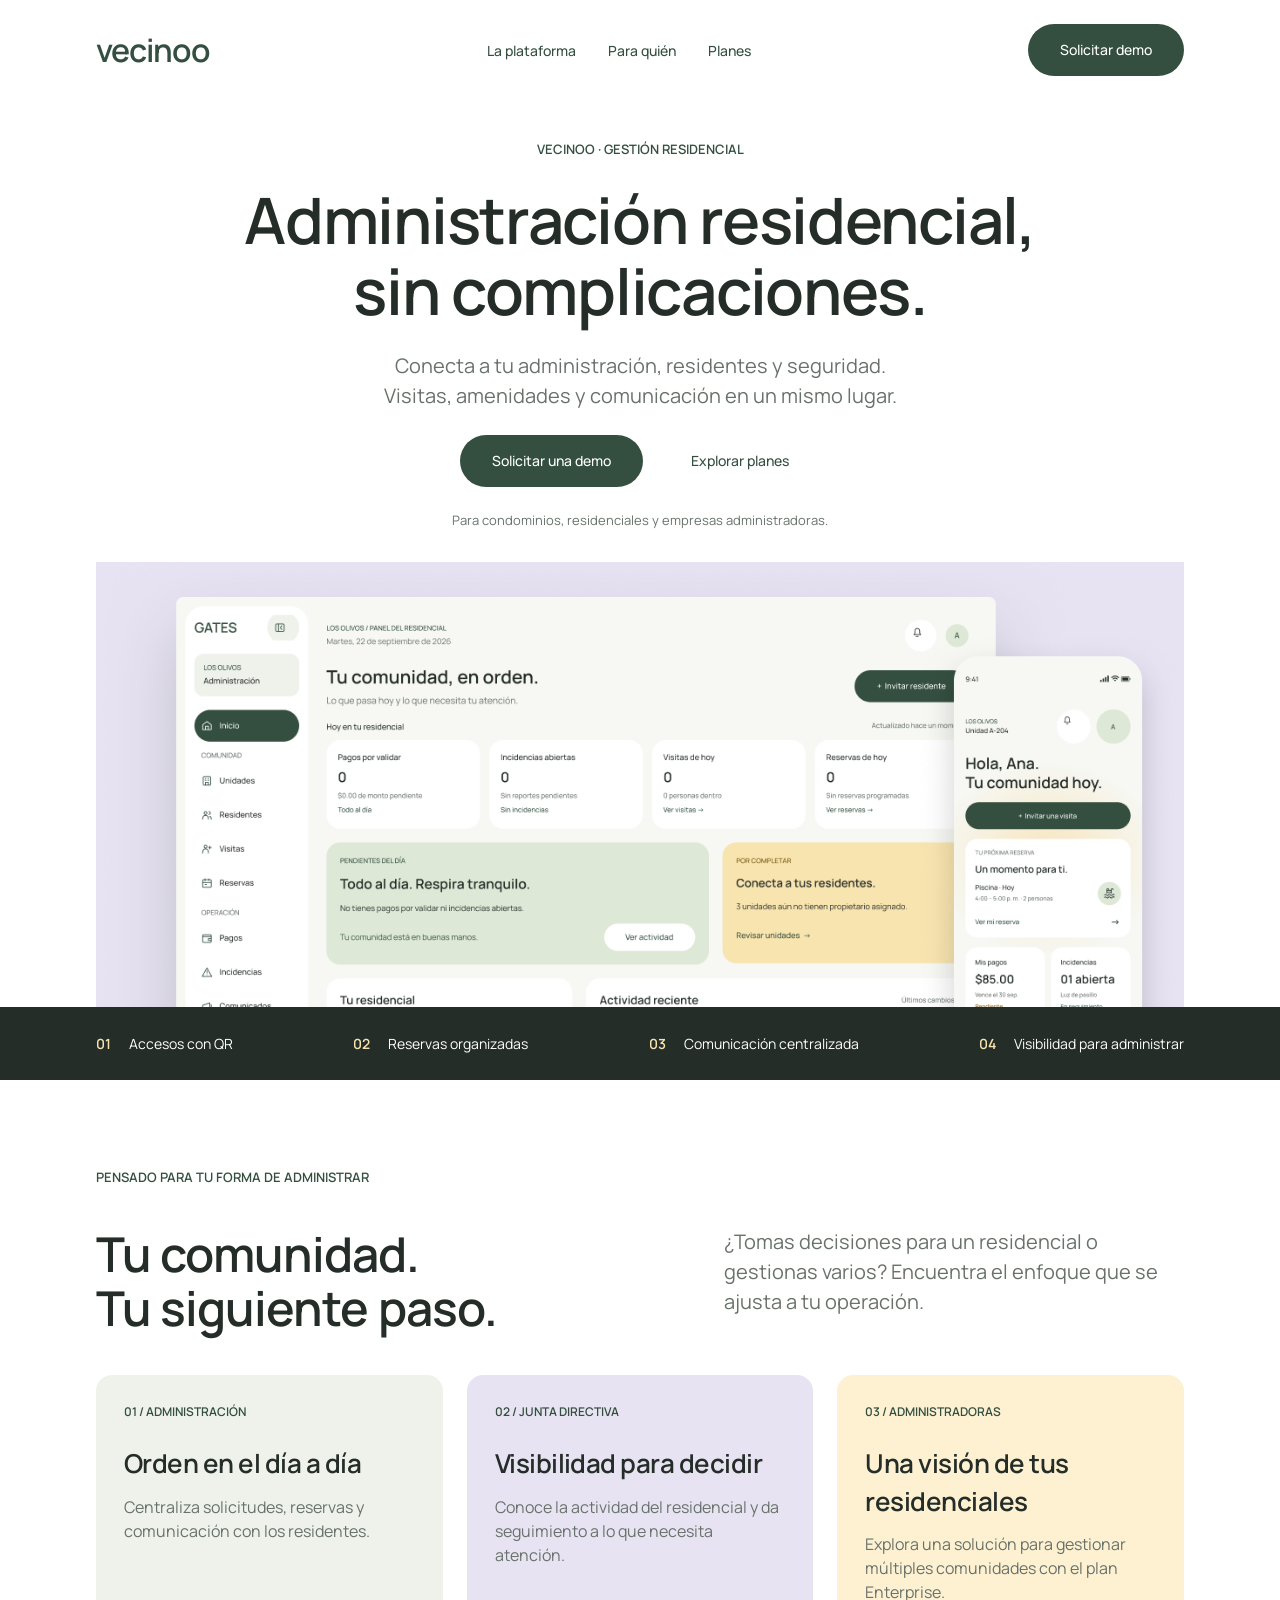
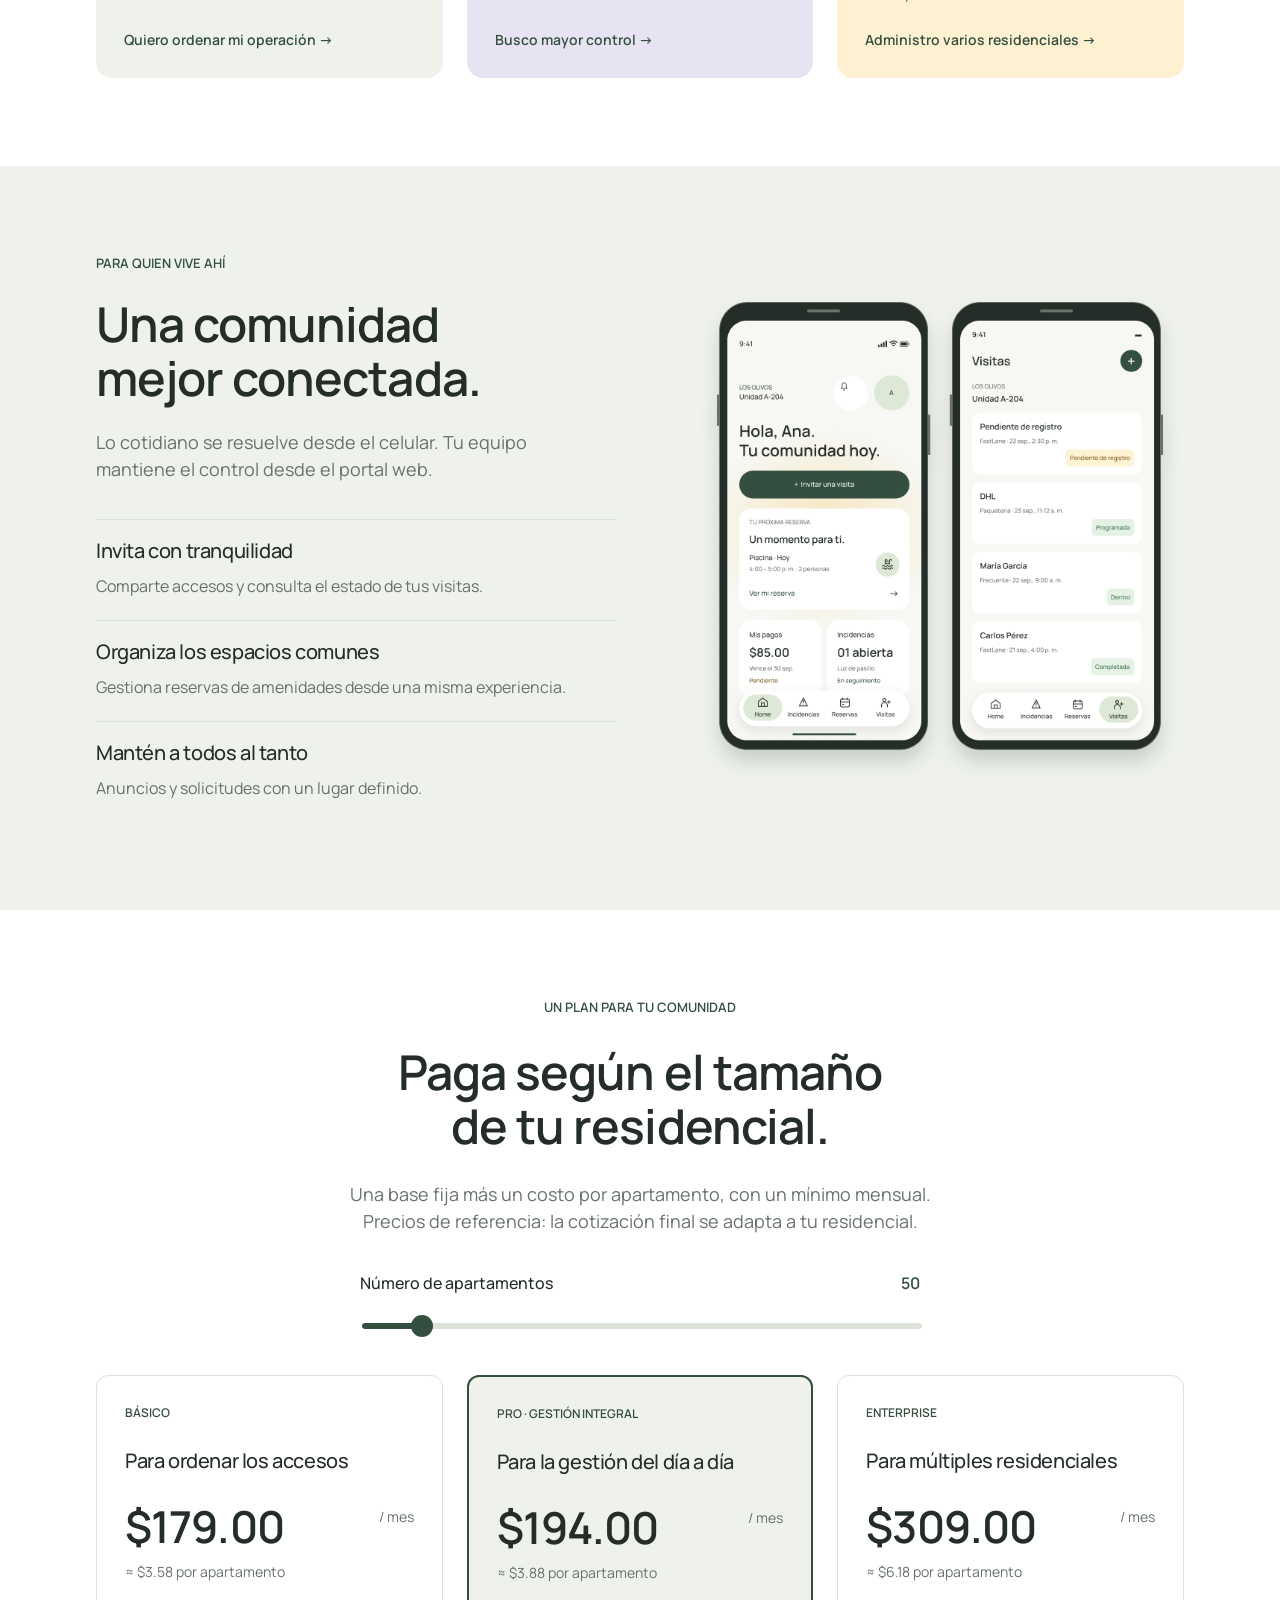
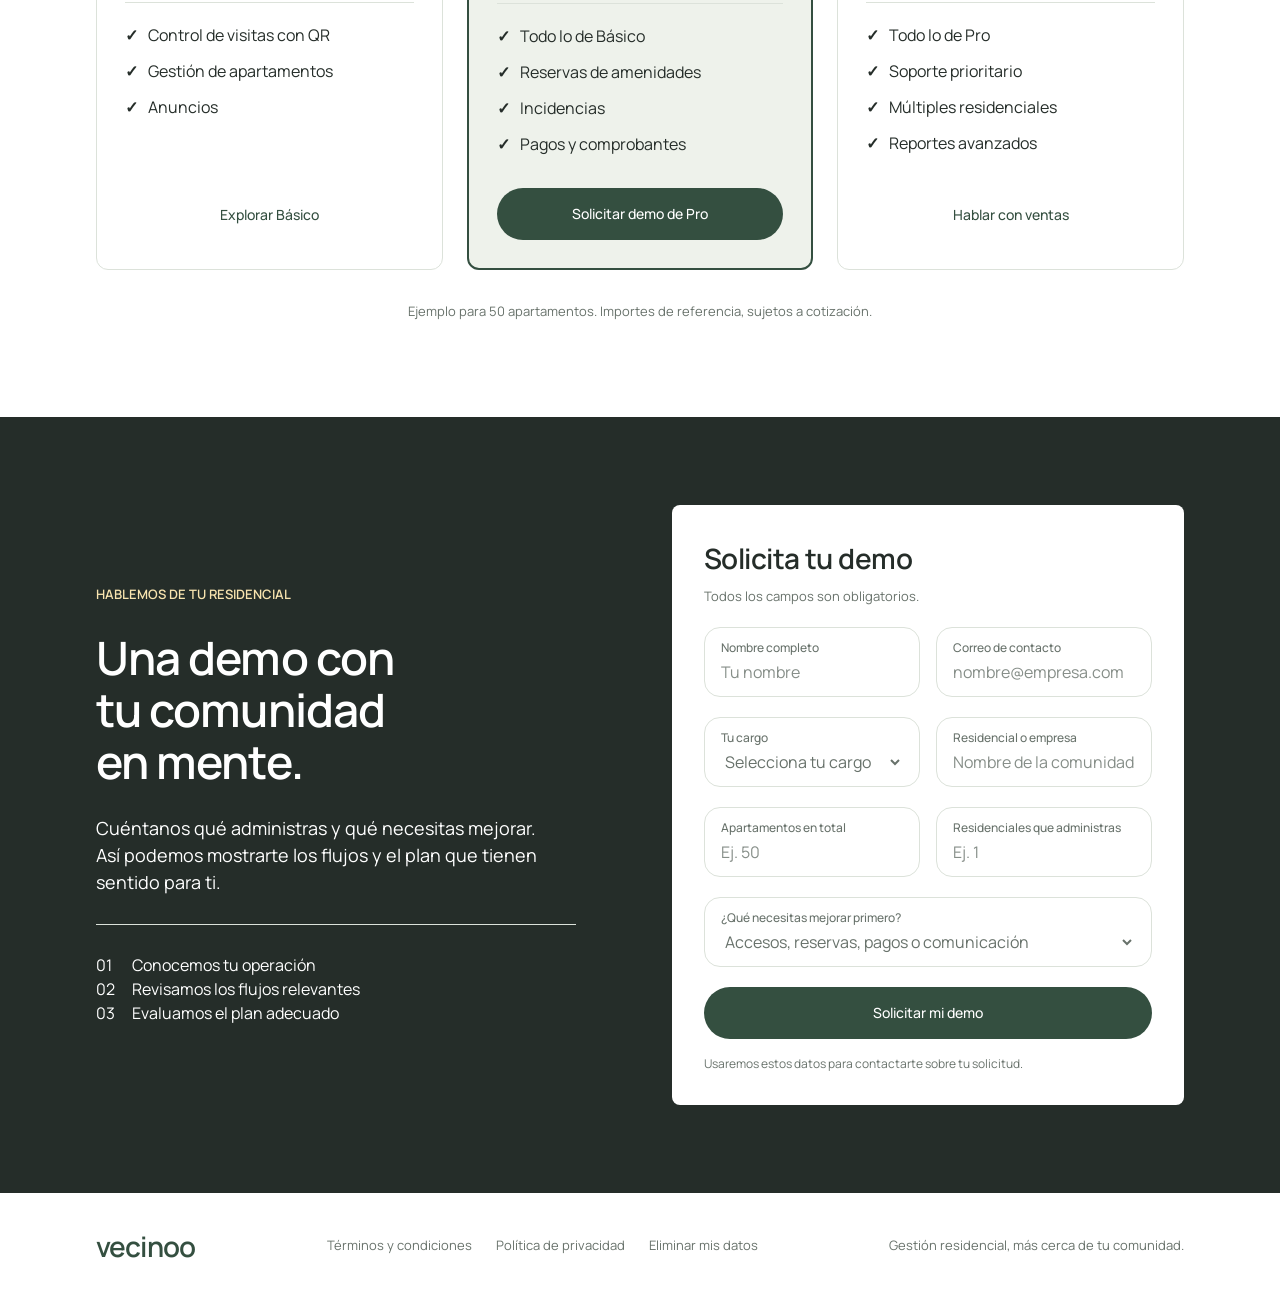
==== commit 98c2f52f: "Add terms, privacy policy and data deletion request pages Add /terminos, /privacidad and /eliminar-d" ====
--- a/index.html
+++ b/index.html
@@ -221,6 +221,11 @@
 <footer class="footer">
   <div class="container footer-inner">
     <span class="logo">vecinoo</span>
+    <nav class="footer-links" aria-label="Legal">
+      <a href="/terminos">Términos y condiciones</a>
+      <a href="/privacidad">Política de privacidad</a>
+      <a href="/eliminar-datos">Eliminar mis datos</a>
+    </nav>
     <p>Gestión residencial, más cerca de tu comunidad.</p>
   </div>
 </footer>
--- a/styles.css
+++ b/styles.css
@@ -234,3 +234,35 @@
   .demo-form { padding: 24px 20px; }
   .footer-inner { flex-direction: column; gap: 8px; text-align: center; }
 }
+
+/* Legal pages */
+.legal { padding: 64px 0 96px; }
+.legal-inner { max-width: 760px; }
+.legal h1 { font-size: 48px; line-height: 1.12; margin: 16px 0 12px; }
+.legal .legal-meta { font-size: 14px; color: var(--muted); margin-bottom: 40px; }
+.legal h2 { font-size: 24px; line-height: 1.3; margin: 40px 0 12px; }
+.legal p, .legal li { font-size: 16px; color: #3d4741; }
+.legal p + p { margin-top: 12px; }
+.legal ul { list-style: disc; padding-left: 22px; margin-top: 12px; display: flex; flex-direction: column; gap: 6px; }
+.legal a { color: var(--brand); text-underline-offset: 3px; }
+.legal .demo-form { margin-top: 32px; border: 1px solid var(--line); padding: 32px; }
+.legal .check { display: flex; gap: 12px; align-items: flex-start; font-size: 14px; color: var(--ink); }
+.legal .check input { margin-top: 4px; accent-color: var(--brand); }
+.legal textarea {
+  border: 0; padding: 0; background: transparent; outline: 0; resize: vertical; min-height: 72px;
+  font: 400 16px/24px 'Manrope', sans-serif; color: var(--ink); width: 100%;
+}
+.footer-links { display: flex; gap: 24px; flex-wrap: wrap; }
+.footer-links a { font-size: 13px; color: var(--muted); text-decoration: none; }
+.footer-links a:hover { color: var(--brand); text-decoration: underline; text-underline-offset: 3px; }
+
+@media (max-width: 760px) {
+  .legal { padding: 40px 0 64px; }
+  .legal h1 { font-size: 34px; }
+  .legal .demo-form { padding: 24px 20px; }
+  .footer-inner { flex-wrap: wrap; justify-content: center; }
+  .footer-links { justify-content: center; }
+}
+.legal .form-hint { font-size: 13px; margin: 8px 0 20px; }
+.legal .form-status { font-size: 12px; color: var(--muted); margin-top: 16px; }
+.legal .demo-form h3 { margin: 0; }
